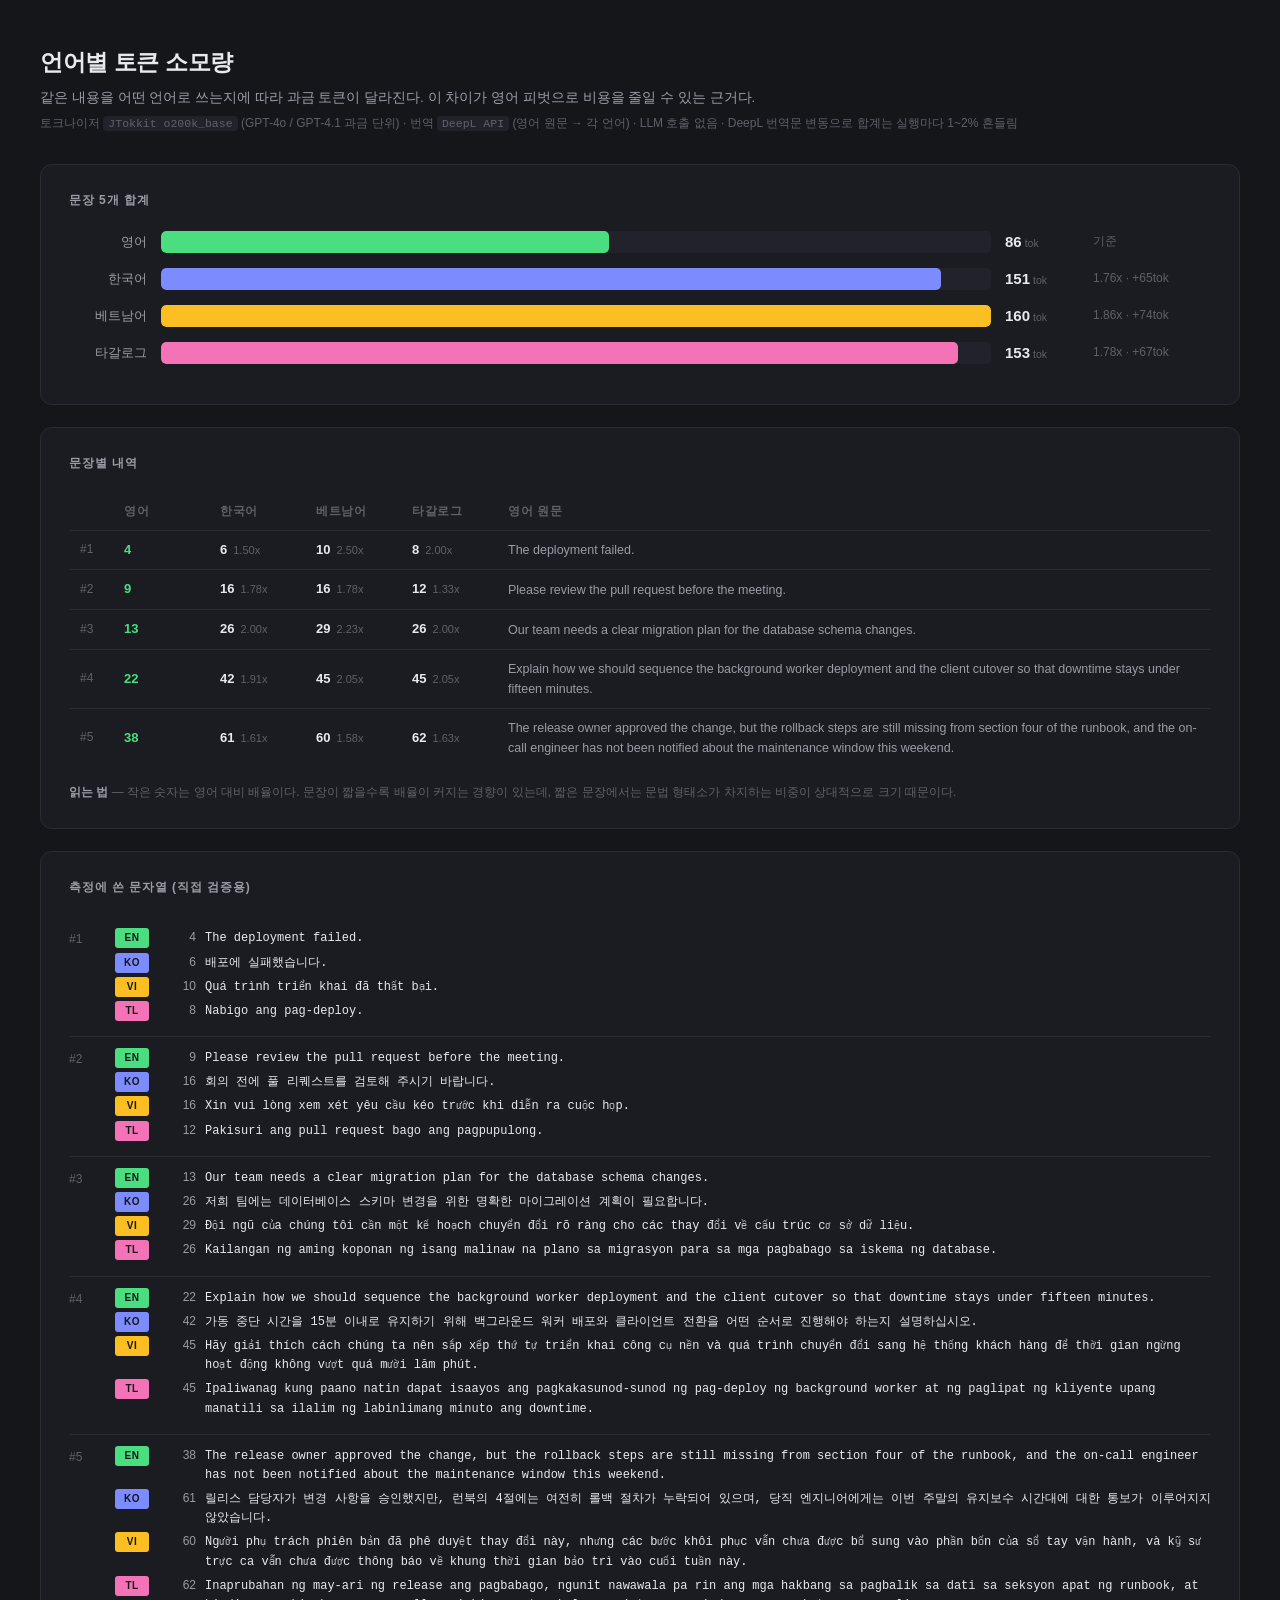
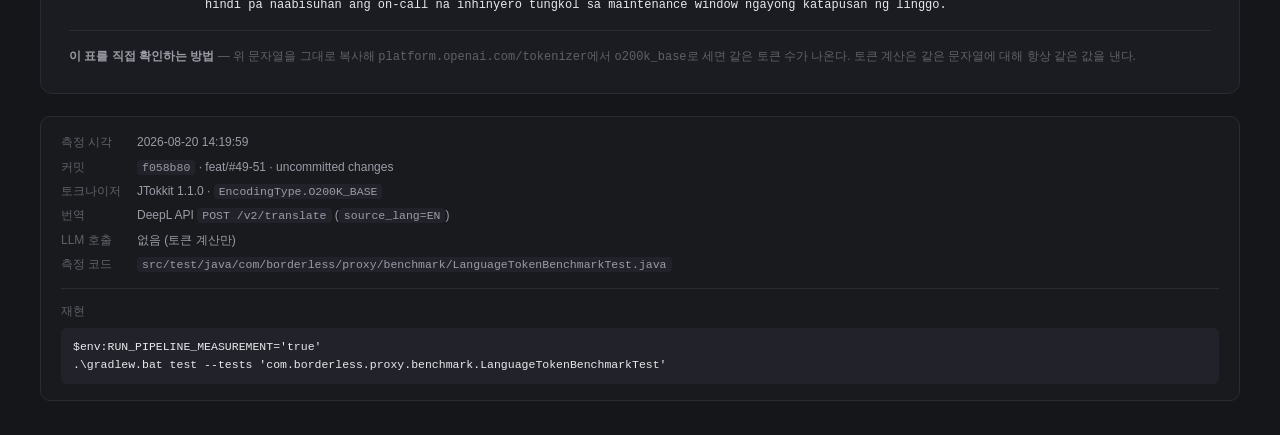
==== docs/benchmark-language-tokens.html @ 8ceefb08 "test: 언어별 토큰 소모량 벤치마크 추가 이 서비스의 전제('비영어는 토큰이 더 든다')를 실측으로 검증한다. 발표 자료에 쓸 수치의 근거가 필요했다.  - 영어 원문 5개(짧" ====
<!DOCTYPE html>
<html lang="ko">
<head>
<meta charset="utf-8">
<title>언어별 토큰 소모량 벤치마크</title>
<style>
  :root {
    --bg:#15161a; --panel:#1b1c21; --line:#2a2c33;
    --t1:#e8e9ed; --t2:#9a9ca6; --t3:#5f6169;
    --en:#4ade80; --ko:#7c8cff; --vi:#fbbf24; --tl:#f472b6;
  }
  * { box-sizing:border-box; }
  body {
    margin:0; padding:44px 40px; background:var(--bg); color:var(--t1);
    font-family:-apple-system,"Segoe UI",Roboto,"Malgun Gothic",sans-serif;
    font-size:14px; line-height:1.6;
  }
  h1 { font-size:23px; margin:0 0 6px; letter-spacing:-.4px; }
  .lede { color:var(--t2); font-size:13.5px; margin:0 0 6px; max-width:760px; }
  .meta { color:var(--t3); font-size:12px; margin:0 0 30px; }
  .meta code { background:#22232a; padding:1px 5px; border-radius:4px; font-size:11.5px; }
  .panel {
    background:var(--panel); border:1px solid var(--line);
    border-radius:12px; padding:26px 28px; margin-bottom:22px;
  }
  .ph { font-size:12px; font-weight:600; color:var(--t2);
        text-transform:uppercase; letter-spacing:.9px; margin:0 0 20px; }
  .brow { display:grid; grid-template-columns:78px 1fr 74px 118px;
          align-items:center; gap:14px; margin-bottom:13px; }
  .bl { font-size:13px; color:var(--t2); text-align:right; }
  .btrack { height:22px; background:#22232a; border-radius:5px; overflow:hidden; }
  .bfill { display:block; height:100%; border-radius:5px; }
  .bfill.en { background:var(--en); } .bfill.ko { background:var(--ko); }
  .bfill.vi { background:var(--vi); } .bfill.tl { background:var(--tl); }
  .bv { font-size:15px; font-weight:650; font-variant-numeric:tabular-nums; }
  .bu { font-size:10.5px; color:var(--t3); margin-left:3px; font-weight:400; }
  .bn { font-size:12px; color:var(--t3); font-variant-numeric:tabular-nums; }
  table { width:100%; border-collapse:collapse; font-size:13px; }
  th, td { padding:9px 11px; border-bottom:1px solid var(--line); text-align:left; }
  th { font-size:11.5px; color:var(--t3); text-transform:uppercase;
       letter-spacing:.7px; font-weight:600; }
  td.n { color:var(--t3); font-size:12px; width:44px; }
  td.num { font-variant-numeric:tabular-nums; font-weight:600; width:96px; }
  td.num.en { color:var(--en); }
  td.num .r { color:var(--t3); font-size:11px; font-weight:400; margin-left:6px; }
  td.src { color:var(--t2); font-size:12.5px; }
  tr:last-child td { border-bottom:none; }
  .note { color:var(--t3); font-size:12px; margin:16px 0 0; }
  .note b { color:var(--t2); font-weight:600; }

  /* 검증 블록 — 측정에 쓴 문자열 원본 */
  .vrow { display:grid; grid-template-columns:36px 1fr; gap:10px;
          padding:11px 0; border-bottom:1px solid var(--line); }
  .vrow:last-child { border-bottom:none; }
  .vn { color:var(--t3); font-size:12px; padding-top:2px; }
  .vline { display:grid; grid-template-columns:34px 38px 1fr;
           gap:9px; align-items:baseline; margin-bottom:4px; }
  .vlang { font-size:10px; font-weight:700; letter-spacing:.5px;
           padding:2px 0; text-align:center; border-radius:3px; color:#15161a; }
  .vlang.en { background:var(--en); } .vlang.ko { background:var(--ko); }
  .vlang.vi { background:var(--vi); } .vlang.tl { background:var(--tl); }
  .vtok { font-size:12px; font-variant-numeric:tabular-nums;
          color:var(--t2); text-align:right; }
  .vline code { font-size:12px; color:var(--t1); font-family:
          ui-monospace,"Cascadia Mono",Consolas,monospace; word-break:break-word; }

  /* 출처 — 캡처 이미지 안에 남아야 증빙이 된다 */
  .prov { border:1px solid var(--line); border-radius:10px;
          padding:16px 20px; background:#191a1e; }
  .prov dl { display:grid; grid-template-columns:auto 1fr;
             gap:5px 16px; margin:0; font-size:12px; }
  .prov dt { color:var(--t3); }
  .prov dd { margin:0; color:var(--t2); font-variant-numeric:tabular-nums; }
  .prov code { background:#22232a; padding:1px 5px; border-radius:4px; font-size:11.5px; }
  .prov .repro { margin:14px 0 0; padding-top:13px; border-top:1px solid var(--line); }
  .prov .repro pre { margin:6px 0 0; padding:10px 12px; background:#22232a;
           border-radius:6px; font-size:11.5px; color:var(--t1); overflow-x:auto; }
</style>
</head>
<body>
  <h1>언어별 토큰 소모량</h1>
  <p class="lede">
    같은 내용을 어떤 언어로 쓰는지에 따라 과금 토큰이 달라진다.
    이 차이가 영어 피벗으로 비용을 줄일 수 있는 근거다.
  </p>
  <p class="meta">
    토크나이저 <code>JTokkit o200k_base</code> (GPT-4o / GPT-4.1 과금 단위) ·
    번역 <code>DeepL API</code> (영어 원문 → 각 언어) ·
    LLM 호출 없음 · DeepL 번역문 변동으로 합계는 실행마다 1~2% 흔들림
  </p>

  <div class="panel">
    <p class="ph">문장 5개 합계</p>
    <div class="brow">
  <span class="bl">영어</span>
  <span class="btrack"><i class="bfill en" style="width:54%"></i></span>
  <span class="bv">86<span class="bu">tok</span></span>
  <span class="bn">기준</span>
</div>
<div class="brow">
  <span class="bl">한국어</span>
  <span class="btrack"><i class="bfill ko" style="width:94%"></i></span>
  <span class="bv">151<span class="bu">tok</span></span>
  <span class="bn">1.76x · +65tok</span>
</div>
<div class="brow">
  <span class="bl">베트남어</span>
  <span class="btrack"><i class="bfill vi" style="width:100%"></i></span>
  <span class="bv">160<span class="bu">tok</span></span>
  <span class="bn">1.86x · +74tok</span>
</div>
<div class="brow">
  <span class="bl">타갈로그</span>
  <span class="btrack"><i class="bfill tl" style="width:96%"></i></span>
  <span class="bv">153<span class="bu">tok</span></span>
  <span class="bn">1.78x · +67tok</span>
</div>

  </div>

  <div class="panel">
    <p class="ph">문장별 내역</p>
    <table>
      <thead><tr><th></th><th>영어</th><th>한국어</th><th>베트남어</th><th>타갈로그</th><th>영어 원문</th></tr></thead>
      <tbody><tr><td class="n">#1</td><td class="num en">4</td><td class="num">6<span class="r">1.50x</span></td><td class="num">10<span class="r">2.50x</span></td><td class="num">8<span class="r">2.00x</span></td><td class="src">The deployment failed.</td></tr><tr><td class="n">#2</td><td class="num en">9</td><td class="num">16<span class="r">1.78x</span></td><td class="num">16<span class="r">1.78x</span></td><td class="num">12<span class="r">1.33x</span></td><td class="src">Please review the pull request before the meeting.</td></tr><tr><td class="n">#3</td><td class="num en">13</td><td class="num">26<span class="r">2.00x</span></td><td class="num">29<span class="r">2.23x</span></td><td class="num">26<span class="r">2.00x</span></td><td class="src">Our team needs a clear migration plan for the database schema changes.</td></tr><tr><td class="n">#4</td><td class="num en">22</td><td class="num">42<span class="r">1.91x</span></td><td class="num">45<span class="r">2.05x</span></td><td class="num">45<span class="r">2.05x</span></td><td class="src">Explain how we should sequence the background worker deployment and the client cutover so that downtime stays under fifteen minutes.</td></tr><tr><td class="n">#5</td><td class="num en">38</td><td class="num">61<span class="r">1.61x</span></td><td class="num">60<span class="r">1.58x</span></td><td class="num">62<span class="r">1.63x</span></td><td class="src">The release owner approved the change, but the rollback steps are still missing from section four of the runbook, and the on-call engineer has not been notified about the maintenance window this weekend.</td></tr></tbody>
    </table>
    <p class="note">
      <b>읽는 법</b> — 작은 숫자는 영어 대비 배율이다.
      문장이 짧을수록 배율이 커지는 경향이 있는데, 짧은 문장에서는 문법 형태소가
      차지하는 비중이 상대적으로 크기 때문이다.
    </p>
  </div>

  <div class="panel">
    <p class="ph">측정에 쓴 문자열 (직접 검증용)</p>
    <div class="vrow"><div class="vn">#1</div><div><div class="vline"><span class="vlang en">EN</span><span class="vtok">4</span><code>The deployment failed.</code></div><div class="vline"><span class="vlang ko">KO</span><span class="vtok">6</span><code>배포에 실패했습니다.</code></div><div class="vline"><span class="vlang vi">VI</span><span class="vtok">10</span><code>Quá trình triển khai đã thất bại.</code></div><div class="vline"><span class="vlang tl">TL</span><span class="vtok">8</span><code>Nabigo ang pag-deploy.</code></div></div></div><div class="vrow"><div class="vn">#2</div><div><div class="vline"><span class="vlang en">EN</span><span class="vtok">9</span><code>Please review the pull request before the meeting.</code></div><div class="vline"><span class="vlang ko">KO</span><span class="vtok">16</span><code>회의 전에 풀 리퀘스트를 검토해 주시기 바랍니다.</code></div><div class="vline"><span class="vlang vi">VI</span><span class="vtok">16</span><code>Xin vui lòng xem xét yêu cầu kéo trước khi diễn ra cuộc họp.</code></div><div class="vline"><span class="vlang tl">TL</span><span class="vtok">12</span><code>Pakisuri ang pull request bago ang pagpupulong.</code></div></div></div><div class="vrow"><div class="vn">#3</div><div><div class="vline"><span class="vlang en">EN</span><span class="vtok">13</span><code>Our team needs a clear migration plan for the database schema changes.</code></div><div class="vline"><span class="vlang ko">KO</span><span class="vtok">26</span><code>저희 팀에는 데이터베이스 스키마 변경을 위한 명확한 마이그레이션 계획이 필요합니다.</code></div><div class="vline"><span class="vlang vi">VI</span><span class="vtok">29</span><code>Đội ngũ của chúng tôi cần một kế hoạch chuyển đổi rõ ràng cho các thay đổi về cấu trúc cơ sở dữ liệu.</code></div><div class="vline"><span class="vlang tl">TL</span><span class="vtok">26</span><code>Kailangan ng aming koponan ng isang malinaw na plano sa migrasyon para sa mga pagbabago sa iskema ng database.</code></div></div></div><div class="vrow"><div class="vn">#4</div><div><div class="vline"><span class="vlang en">EN</span><span class="vtok">22</span><code>Explain how we should sequence the background worker deployment and the client cutover so that downtime stays under fifteen minutes.</code></div><div class="vline"><span class="vlang ko">KO</span><span class="vtok">42</span><code>가동 중단 시간을 15분 이내로 유지하기 위해 백그라운드 워커 배포와 클라이언트 전환을 어떤 순서로 진행해야 하는지 설명하십시오.</code></div><div class="vline"><span class="vlang vi">VI</span><span class="vtok">45</span><code>Hãy giải thích cách chúng ta nên sắp xếp thứ tự triển khai công cụ nền và quá trình chuyển đổi sang hệ thống khách hàng để thời gian ngừng hoạt động không vượt quá mười lăm phút.</code></div><div class="vline"><span class="vlang tl">TL</span><span class="vtok">45</span><code>Ipaliwanag kung paano natin dapat isaayos ang pagkakasunod-sunod ng pag-deploy ng background worker at ng paglipat ng kliyente upang manatili sa ilalim ng labinlimang minuto ang downtime.</code></div></div></div><div class="vrow"><div class="vn">#5</div><div><div class="vline"><span class="vlang en">EN</span><span class="vtok">38</span><code>The release owner approved the change, but the rollback steps are still missing from section four of the runbook, and the on-call engineer has not been notified about the maintenance window this weekend.</code></div><div class="vline"><span class="vlang ko">KO</span><span class="vtok">61</span><code>릴리스 담당자가 변경 사항을 승인했지만, 런북의 4절에는 여전히 롤백 절차가 누락되어 있으며, 당직 엔지니어에게는 이번 주말의 유지보수 시간대에 대한 통보가 이루어지지 않았습니다.</code></div><div class="vline"><span class="vlang vi">VI</span><span class="vtok">60</span><code>Người phụ trách phiên bản đã phê duyệt thay đổi này, nhưng các bước khôi phục vẫn chưa được bổ sung vào phần bốn của sổ tay vận hành, và kỹ sư trực ca vẫn chưa được thông báo về khung thời gian bảo trì vào cuối tuần này.</code></div><div class="vline"><span class="vlang tl">TL</span><span class="vtok">62</span><code>Inaprubahan ng may-ari ng release ang pagbabago, ngunit nawawala pa rin ang mga hakbang sa pagbalik sa dati sa seksyon apat ng runbook, at hindi pa naabisuhan ang on-call na inhinyero tungkol sa maintenance window ngayong katapusan ng linggo.</code></div></div></div>
    <p class="note">
      <b>이 표를 직접 확인하는 방법</b> —
      위 문자열을 그대로 복사해 <code>platform.openai.com/tokenizer</code>에서
      <code>o200k_base</code>로 세면 같은 토큰 수가 나온다.
      토큰 계산은 같은 문자열에 대해 항상 같은 값을 낸다.
    </p>
  </div>

  <div class="prov">
    <dl>
      <dt>측정 시각</dt><dd>2026-08-20 14:19:59</dd>
      <dt>커밋</dt><dd><code>f058b80</code> · feat/#49-51 · uncommitted changes</dd>
      <dt>토크나이저</dt><dd>JTokkit 1.1.0 · <code>EncodingType.O200K_BASE</code></dd>
      <dt>번역</dt><dd>DeepL API <code>POST /v2/translate</code> (<code>source_lang=EN</code>)</dd>
      <dt>LLM 호출</dt><dd>없음 (토큰 계산만)</dd>
      <dt>측정 코드</dt>
      <dd><code>src/test/java/com/borderless/proxy/benchmark/LanguageTokenBenchmarkTest.java</code></dd>
    </dl>
    <div class="repro">
      <dl><dt>재현</dt><dd></dd></dl>
      <pre>$env:RUN_PIPELINE_MEASUREMENT='true'
.\gradlew.bat test --tests 'com.borderless.proxy.benchmark.LanguageTokenBenchmarkTest'</pre>
    </div>
  </div>
</body>
</html>
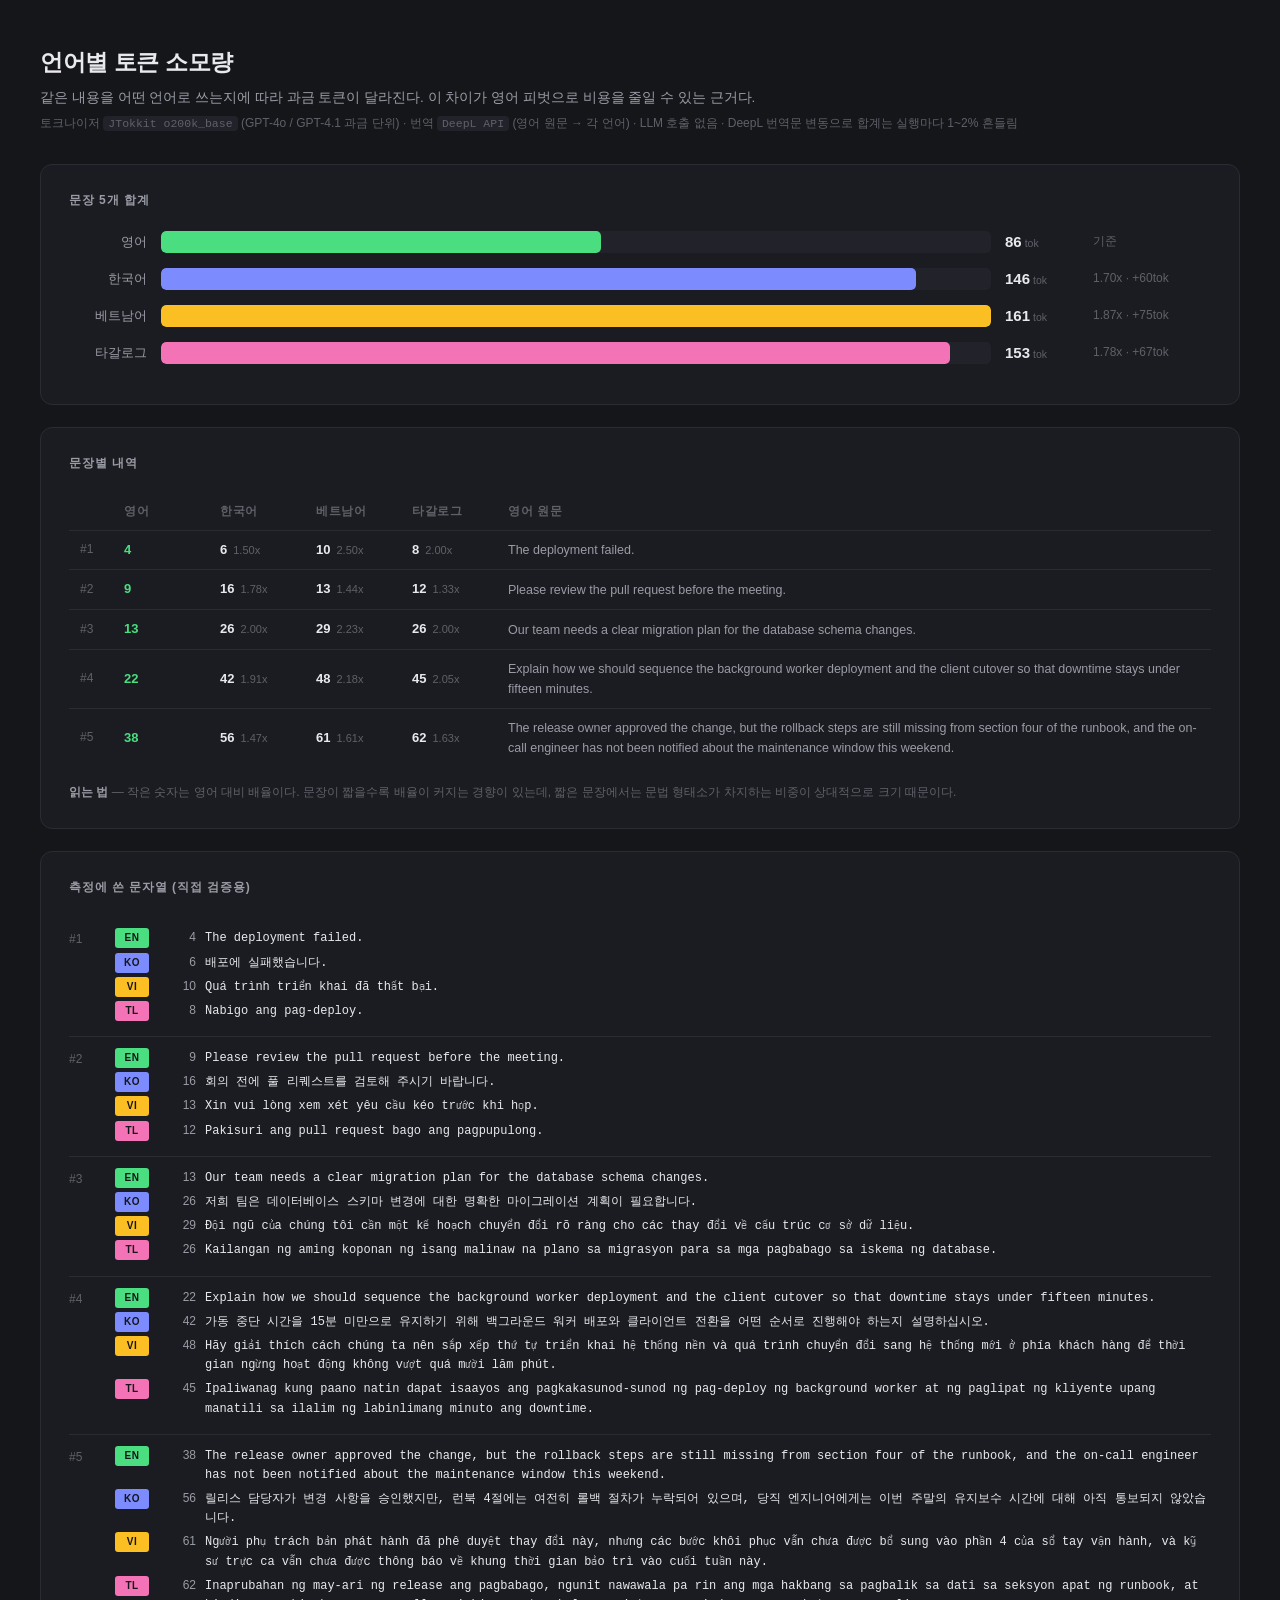
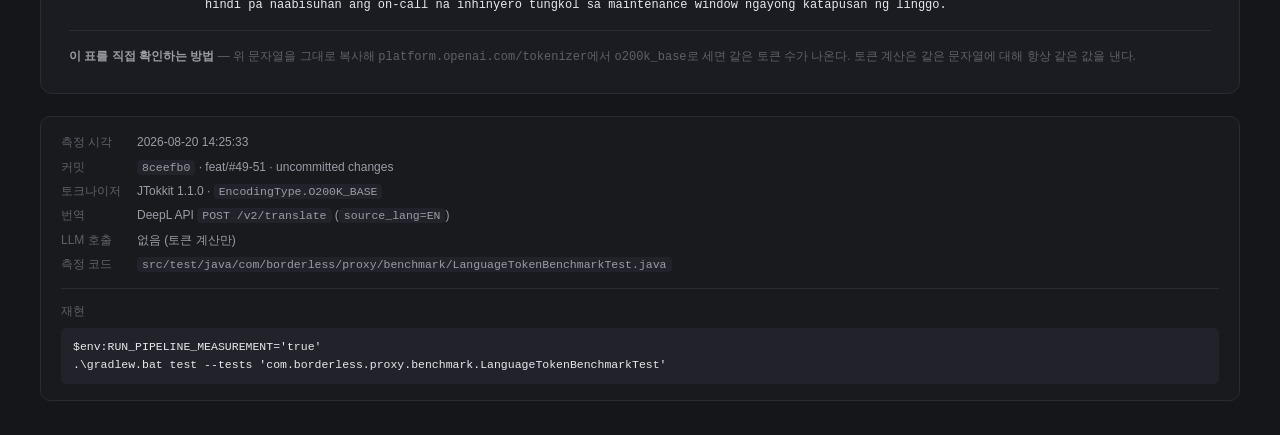
==== commit 5f9156fc: "test: 벤치마크에 원시 HTTP 교환 로그 추가 차트와 요약표는 프로젝트 코드가 만든 산출물이라, 숫자를 지어냈어도 똑같이 생긴다. 그 자체로는 실제 측정에서 나왔다는 증거가 " ====
--- a/docs/benchmark-language-tokens.html
+++ b/docs/benchmark-language-tokens.html
@@ -93,25 +93,25 @@
     <p class="ph">문장 5개 합계</p>
     <div class="brow">
   <span class="bl">영어</span>
-  <span class="btrack"><i class="bfill en" style="width:54%"></i></span>
+  <span class="btrack"><i class="bfill en" style="width:53%"></i></span>
   <span class="bv">86<span class="bu">tok</span></span>
   <span class="bn">기준</span>
 </div>
 <div class="brow">
   <span class="bl">한국어</span>
-  <span class="btrack"><i class="bfill ko" style="width:94%"></i></span>
-  <span class="bv">151<span class="bu">tok</span></span>
-  <span class="bn">1.76x · +65tok</span>
+  <span class="btrack"><i class="bfill ko" style="width:91%"></i></span>
+  <span class="bv">146<span class="bu">tok</span></span>
+  <span class="bn">1.70x · +60tok</span>
 </div>
 <div class="brow">
   <span class="bl">베트남어</span>
   <span class="btrack"><i class="bfill vi" style="width:100%"></i></span>
-  <span class="bv">160<span class="bu">tok</span></span>
-  <span class="bn">1.86x · +74tok</span>
+  <span class="bv">161<span class="bu">tok</span></span>
+  <span class="bn">1.87x · +75tok</span>
 </div>
 <div class="brow">
   <span class="bl">타갈로그</span>
-  <span class="btrack"><i class="bfill tl" style="width:96%"></i></span>
+  <span class="btrack"><i class="bfill tl" style="width:95%"></i></span>
   <span class="bv">153<span class="bu">tok</span></span>
   <span class="bn">1.78x · +67tok</span>
 </div>
@@ -122,7 +122,7 @@
     <p class="ph">문장별 내역</p>
     <table>
       <thead><tr><th></th><th>영어</th><th>한국어</th><th>베트남어</th><th>타갈로그</th><th>영어 원문</th></tr></thead>
-      <tbody><tr><td class="n">#1</td><td class="num en">4</td><td class="num">6<span class="r">1.50x</span></td><td class="num">10<span class="r">2.50x</span></td><td class="num">8<span class="r">2.00x</span></td><td class="src">The deployment failed.</td></tr><tr><td class="n">#2</td><td class="num en">9</td><td class="num">16<span class="r">1.78x</span></td><td class="num">16<span class="r">1.78x</span></td><td class="num">12<span class="r">1.33x</span></td><td class="src">Please review the pull request before the meeting.</td></tr><tr><td class="n">#3</td><td class="num en">13</td><td class="num">26<span class="r">2.00x</span></td><td class="num">29<span class="r">2.23x</span></td><td class="num">26<span class="r">2.00x</span></td><td class="src">Our team needs a clear migration plan for the database schema changes.</td></tr><tr><td class="n">#4</td><td class="num en">22</td><td class="num">42<span class="r">1.91x</span></td><td class="num">45<span class="r">2.05x</span></td><td class="num">45<span class="r">2.05x</span></td><td class="src">Explain how we should sequence the background worker deployment and the client cutover so that downtime stays under fifteen minutes.</td></tr><tr><td class="n">#5</td><td class="num en">38</td><td class="num">61<span class="r">1.61x</span></td><td class="num">60<span class="r">1.58x</span></td><td class="num">62<span class="r">1.63x</span></td><td class="src">The release owner approved the change, but the rollback steps are still missing from section four of the runbook, and the on-call engineer has not been notified about the maintenance window this weekend.</td></tr></tbody>
+      <tbody><tr><td class="n">#1</td><td class="num en">4</td><td class="num">6<span class="r">1.50x</span></td><td class="num">10<span class="r">2.50x</span></td><td class="num">8<span class="r">2.00x</span></td><td class="src">The deployment failed.</td></tr><tr><td class="n">#2</td><td class="num en">9</td><td class="num">16<span class="r">1.78x</span></td><td class="num">13<span class="r">1.44x</span></td><td class="num">12<span class="r">1.33x</span></td><td class="src">Please review the pull request before the meeting.</td></tr><tr><td class="n">#3</td><td class="num en">13</td><td class="num">26<span class="r">2.00x</span></td><td class="num">29<span class="r">2.23x</span></td><td class="num">26<span class="r">2.00x</span></td><td class="src">Our team needs a clear migration plan for the database schema changes.</td></tr><tr><td class="n">#4</td><td class="num en">22</td><td class="num">42<span class="r">1.91x</span></td><td class="num">48<span class="r">2.18x</span></td><td class="num">45<span class="r">2.05x</span></td><td class="src">Explain how we should sequence the background worker deployment and the client cutover so that downtime stays under fifteen minutes.</td></tr><tr><td class="n">#5</td><td class="num en">38</td><td class="num">56<span class="r">1.47x</span></td><td class="num">61<span class="r">1.61x</span></td><td class="num">62<span class="r">1.63x</span></td><td class="src">The release owner approved the change, but the rollback steps are still missing from section four of the runbook, and the on-call engineer has not been notified about the maintenance window this weekend.</td></tr></tbody>
     </table>
     <p class="note">
       <b>읽는 법</b> — 작은 숫자는 영어 대비 배율이다.
@@ -133,7 +133,7 @@
 
   <div class="panel">
     <p class="ph">측정에 쓴 문자열 (직접 검증용)</p>
-    <div class="vrow"><div class="vn">#1</div><div><div class="vline"><span class="vlang en">EN</span><span class="vtok">4</span><code>The deployment failed.</code></div><div class="vline"><span class="vlang ko">KO</span><span class="vtok">6</span><code>배포에 실패했습니다.</code></div><div class="vline"><span class="vlang vi">VI</span><span class="vtok">10</span><code>Quá trình triển khai đã thất bại.</code></div><div class="vline"><span class="vlang tl">TL</span><span class="vtok">8</span><code>Nabigo ang pag-deploy.</code></div></div></div><div class="vrow"><div class="vn">#2</div><div><div class="vline"><span class="vlang en">EN</span><span class="vtok">9</span><code>Please review the pull request before the meeting.</code></div><div class="vline"><span class="vlang ko">KO</span><span class="vtok">16</span><code>회의 전에 풀 리퀘스트를 검토해 주시기 바랍니다.</code></div><div class="vline"><span class="vlang vi">VI</span><span class="vtok">16</span><code>Xin vui lòng xem xét yêu cầu kéo trước khi diễn ra cuộc họp.</code></div><div class="vline"><span class="vlang tl">TL</span><span class="vtok">12</span><code>Pakisuri ang pull request bago ang pagpupulong.</code></div></div></div><div class="vrow"><div class="vn">#3</div><div><div class="vline"><span class="vlang en">EN</span><span class="vtok">13</span><code>Our team needs a clear migration plan for the database schema changes.</code></div><div class="vline"><span class="vlang ko">KO</span><span class="vtok">26</span><code>저희 팀에는 데이터베이스 스키마 변경을 위한 명확한 마이그레이션 계획이 필요합니다.</code></div><div class="vline"><span class="vlang vi">VI</span><span class="vtok">29</span><code>Đội ngũ của chúng tôi cần một kế hoạch chuyển đổi rõ ràng cho các thay đổi về cấu trúc cơ sở dữ liệu.</code></div><div class="vline"><span class="vlang tl">TL</span><span class="vtok">26</span><code>Kailangan ng aming koponan ng isang malinaw na plano sa migrasyon para sa mga pagbabago sa iskema ng database.</code></div></div></div><div class="vrow"><div class="vn">#4</div><div><div class="vline"><span class="vlang en">EN</span><span class="vtok">22</span><code>Explain how we should sequence the background worker deployment and the client cutover so that downtime stays under fifteen minutes.</code></div><div class="vline"><span class="vlang ko">KO</span><span class="vtok">42</span><code>가동 중단 시간을 15분 이내로 유지하기 위해 백그라운드 워커 배포와 클라이언트 전환을 어떤 순서로 진행해야 하는지 설명하십시오.</code></div><div class="vline"><span class="vlang vi">VI</span><span class="vtok">45</span><code>Hãy giải thích cách chúng ta nên sắp xếp thứ tự triển khai công cụ nền và quá trình chuyển đổi sang hệ thống khách hàng để thời gian ngừng hoạt động không vượt quá mười lăm phút.</code></div><div class="vline"><span class="vlang tl">TL</span><span class="vtok">45</span><code>Ipaliwanag kung paano natin dapat isaayos ang pagkakasunod-sunod ng pag-deploy ng background worker at ng paglipat ng kliyente upang manatili sa ilalim ng labinlimang minuto ang downtime.</code></div></div></div><div class="vrow"><div class="vn">#5</div><div><div class="vline"><span class="vlang en">EN</span><span class="vtok">38</span><code>The release owner approved the change, but the rollback steps are still missing from section four of the runbook, and the on-call engineer has not been notified about the maintenance window this weekend.</code></div><div class="vline"><span class="vlang ko">KO</span><span class="vtok">61</span><code>릴리스 담당자가 변경 사항을 승인했지만, 런북의 4절에는 여전히 롤백 절차가 누락되어 있으며, 당직 엔지니어에게는 이번 주말의 유지보수 시간대에 대한 통보가 이루어지지 않았습니다.</code></div><div class="vline"><span class="vlang vi">VI</span><span class="vtok">60</span><code>Người phụ trách phiên bản đã phê duyệt thay đổi này, nhưng các bước khôi phục vẫn chưa được bổ sung vào phần bốn của sổ tay vận hành, và kỹ sư trực ca vẫn chưa được thông báo về khung thời gian bảo trì vào cuối tuần này.</code></div><div class="vline"><span class="vlang tl">TL</span><span class="vtok">62</span><code>Inaprubahan ng may-ari ng release ang pagbabago, ngunit nawawala pa rin ang mga hakbang sa pagbalik sa dati sa seksyon apat ng runbook, at hindi pa naabisuhan ang on-call na inhinyero tungkol sa maintenance window ngayong katapusan ng linggo.</code></div></div></div>
+    <div class="vrow"><div class="vn">#1</div><div><div class="vline"><span class="vlang en">EN</span><span class="vtok">4</span><code>The deployment failed.</code></div><div class="vline"><span class="vlang ko">KO</span><span class="vtok">6</span><code>배포에 실패했습니다.</code></div><div class="vline"><span class="vlang vi">VI</span><span class="vtok">10</span><code>Quá trình triển khai đã thất bại.</code></div><div class="vline"><span class="vlang tl">TL</span><span class="vtok">8</span><code>Nabigo ang pag-deploy.</code></div></div></div><div class="vrow"><div class="vn">#2</div><div><div class="vline"><span class="vlang en">EN</span><span class="vtok">9</span><code>Please review the pull request before the meeting.</code></div><div class="vline"><span class="vlang ko">KO</span><span class="vtok">16</span><code>회의 전에 풀 리퀘스트를 검토해 주시기 바랍니다.</code></div><div class="vline"><span class="vlang vi">VI</span><span class="vtok">13</span><code>Xin vui lòng xem xét yêu cầu kéo trước khi họp.</code></div><div class="vline"><span class="vlang tl">TL</span><span class="vtok">12</span><code>Pakisuri ang pull request bago ang pagpupulong.</code></div></div></div><div class="vrow"><div class="vn">#3</div><div><div class="vline"><span class="vlang en">EN</span><span class="vtok">13</span><code>Our team needs a clear migration plan for the database schema changes.</code></div><div class="vline"><span class="vlang ko">KO</span><span class="vtok">26</span><code>저희 팀은 데이터베이스 스키마 변경에 대한 명확한 마이그레이션 계획이 필요합니다.</code></div><div class="vline"><span class="vlang vi">VI</span><span class="vtok">29</span><code>Đội ngũ của chúng tôi cần một kế hoạch chuyển đổi rõ ràng cho các thay đổi về cấu trúc cơ sở dữ liệu.</code></div><div class="vline"><span class="vlang tl">TL</span><span class="vtok">26</span><code>Kailangan ng aming koponan ng isang malinaw na plano sa migrasyon para sa mga pagbabago sa iskema ng database.</code></div></div></div><div class="vrow"><div class="vn">#4</div><div><div class="vline"><span class="vlang en">EN</span><span class="vtok">22</span><code>Explain how we should sequence the background worker deployment and the client cutover so that downtime stays under fifteen minutes.</code></div><div class="vline"><span class="vlang ko">KO</span><span class="vtok">42</span><code>가동 중단 시간을 15분 미만으로 유지하기 위해 백그라운드 워커 배포와 클라이언트 전환을 어떤 순서로 진행해야 하는지 설명하십시오.</code></div><div class="vline"><span class="vlang vi">VI</span><span class="vtok">48</span><code>Hãy giải thích cách chúng ta nên sắp xếp thứ tự triển khai hệ thống nền và quá trình chuyển đổi sang hệ thống mới ở phía khách hàng để thời gian ngừng hoạt động không vượt quá mười lăm phút.</code></div><div class="vline"><span class="vlang tl">TL</span><span class="vtok">45</span><code>Ipaliwanag kung paano natin dapat isaayos ang pagkakasunod-sunod ng pag-deploy ng background worker at ng paglipat ng kliyente upang manatili sa ilalim ng labinlimang minuto ang downtime.</code></div></div></div><div class="vrow"><div class="vn">#5</div><div><div class="vline"><span class="vlang en">EN</span><span class="vtok">38</span><code>The release owner approved the change, but the rollback steps are still missing from section four of the runbook, and the on-call engineer has not been notified about the maintenance window this weekend.</code></div><div class="vline"><span class="vlang ko">KO</span><span class="vtok">56</span><code>릴리스 담당자가 변경 사항을 승인했지만, 런북 4절에는 여전히 롤백 절차가 누락되어 있으며, 당직 엔지니어에게는 이번 주말의 유지보수 시간에 대해 아직 통보되지 않았습니다.</code></div><div class="vline"><span class="vlang vi">VI</span><span class="vtok">61</span><code>Người phụ trách bản phát hành đã phê duyệt thay đổi này, nhưng các bước khôi phục vẫn chưa được bổ sung vào phần 4 của sổ tay vận hành, và kỹ sư trực ca vẫn chưa được thông báo về khung thời gian bảo trì vào cuối tuần này.</code></div><div class="vline"><span class="vlang tl">TL</span><span class="vtok">62</span><code>Inaprubahan ng may-ari ng release ang pagbabago, ngunit nawawala pa rin ang mga hakbang sa pagbalik sa dati sa seksyon apat ng runbook, at hindi pa naabisuhan ang on-call na inhinyero tungkol sa maintenance window ngayong katapusan ng linggo.</code></div></div></div>
     <p class="note">
       <b>이 표를 직접 확인하는 방법</b> —
       위 문자열을 그대로 복사해 <code>platform.openai.com/tokenizer</code>에서
@@ -144,8 +144,8 @@
 
   <div class="prov">
     <dl>
-      <dt>측정 시각</dt><dd>2026-08-20 14:19:59</dd>
-      <dt>커밋</dt><dd><code>f058b80</code> · feat/#49-51 · uncommitted changes</dd>
+      <dt>측정 시각</dt><dd>2026-08-20 14:25:33</dd>
+      <dt>커밋</dt><dd><code>8ceefb0</code> · feat/#49-51 · uncommitted changes</dd>
       <dt>토크나이저</dt><dd>JTokkit 1.1.0 · <code>EncodingType.O200K_BASE</code></dd>
       <dt>번역</dt><dd>DeepL API <code>POST /v2/translate</code> (<code>source_lang=EN</code>)</dd>
       <dt>LLM 호출</dt><dd>없음 (토큰 계산만)</dd>
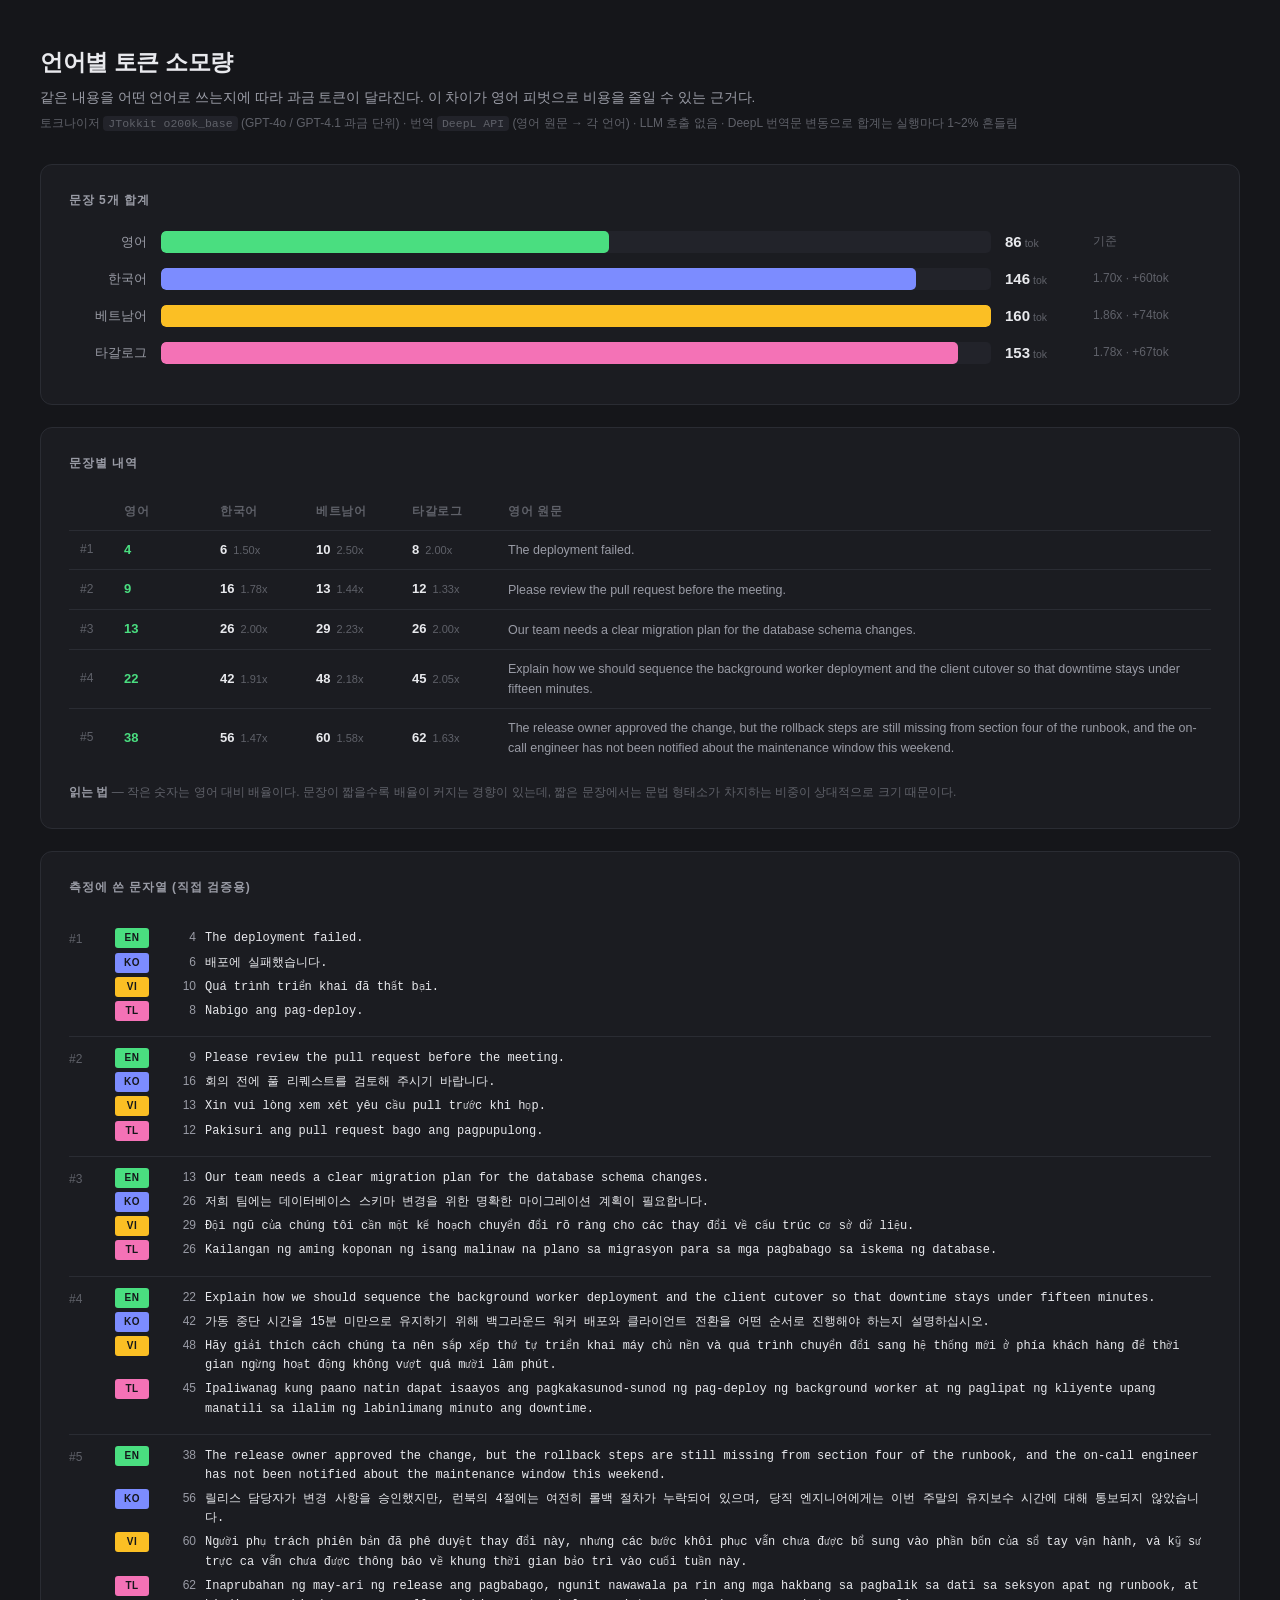
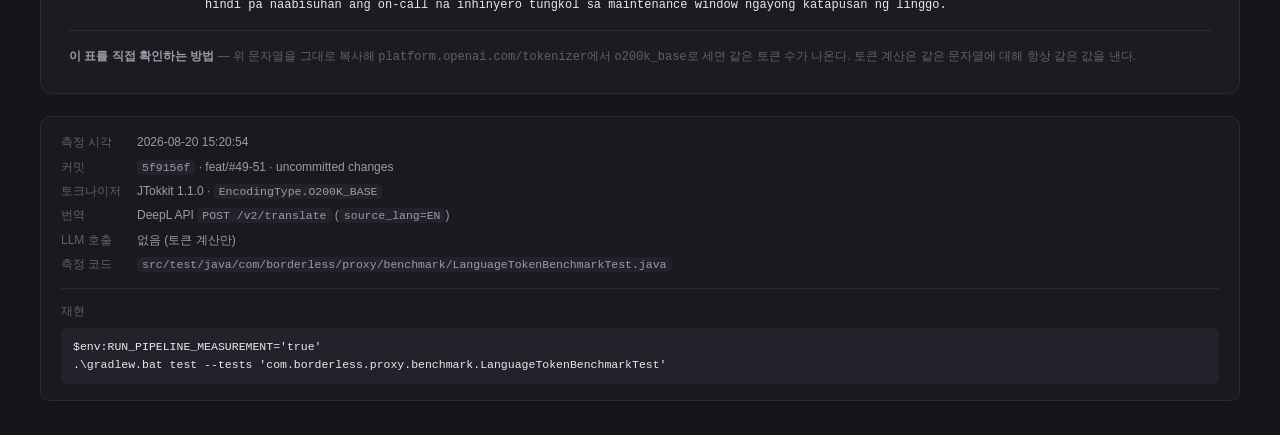
==== commit 9a100a28: "ci: 벤치마크 CI 워크플로·Gradle 태스크·발표 자료 추가 - .github/workflows/benchmark.yml: 언어별 토큰 벤치마크 CI 워크플로 - build." ====
--- a/docs/benchmark-language-tokens.html
+++ b/docs/benchmark-language-tokens.html
@@ -93,7 +93,7 @@
     <p class="ph">문장 5개 합계</p>
     <div class="brow">
   <span class="bl">영어</span>
-  <span class="btrack"><i class="bfill en" style="width:53%"></i></span>
+  <span class="btrack"><i class="bfill en" style="width:54%"></i></span>
   <span class="bv">86<span class="bu">tok</span></span>
   <span class="bn">기준</span>
 </div>
@@ -106,12 +106,12 @@
 <div class="brow">
   <span class="bl">베트남어</span>
   <span class="btrack"><i class="bfill vi" style="width:100%"></i></span>
-  <span class="bv">161<span class="bu">tok</span></span>
-  <span class="bn">1.87x · +75tok</span>
+  <span class="bv">160<span class="bu">tok</span></span>
+  <span class="bn">1.86x · +74tok</span>
 </div>
 <div class="brow">
   <span class="bl">타갈로그</span>
-  <span class="btrack"><i class="bfill tl" style="width:95%"></i></span>
+  <span class="btrack"><i class="bfill tl" style="width:96%"></i></span>
   <span class="bv">153<span class="bu">tok</span></span>
   <span class="bn">1.78x · +67tok</span>
 </div>
@@ -122,7 +122,7 @@
     <p class="ph">문장별 내역</p>
     <table>
       <thead><tr><th></th><th>영어</th><th>한국어</th><th>베트남어</th><th>타갈로그</th><th>영어 원문</th></tr></thead>
-      <tbody><tr><td class="n">#1</td><td class="num en">4</td><td class="num">6<span class="r">1.50x</span></td><td class="num">10<span class="r">2.50x</span></td><td class="num">8<span class="r">2.00x</span></td><td class="src">The deployment failed.</td></tr><tr><td class="n">#2</td><td class="num en">9</td><td class="num">16<span class="r">1.78x</span></td><td class="num">13<span class="r">1.44x</span></td><td class="num">12<span class="r">1.33x</span></td><td class="src">Please review the pull request before the meeting.</td></tr><tr><td class="n">#3</td><td class="num en">13</td><td class="num">26<span class="r">2.00x</span></td><td class="num">29<span class="r">2.23x</span></td><td class="num">26<span class="r">2.00x</span></td><td class="src">Our team needs a clear migration plan for the database schema changes.</td></tr><tr><td class="n">#4</td><td class="num en">22</td><td class="num">42<span class="r">1.91x</span></td><td class="num">48<span class="r">2.18x</span></td><td class="num">45<span class="r">2.05x</span></td><td class="src">Explain how we should sequence the background worker deployment and the client cutover so that downtime stays under fifteen minutes.</td></tr><tr><td class="n">#5</td><td class="num en">38</td><td class="num">56<span class="r">1.47x</span></td><td class="num">61<span class="r">1.61x</span></td><td class="num">62<span class="r">1.63x</span></td><td class="src">The release owner approved the change, but the rollback steps are still missing from section four of the runbook, and the on-call engineer has not been notified about the maintenance window this weekend.</td></tr></tbody>
+      <tbody><tr><td class="n">#1</td><td class="num en">4</td><td class="num">6<span class="r">1.50x</span></td><td class="num">10<span class="r">2.50x</span></td><td class="num">8<span class="r">2.00x</span></td><td class="src">The deployment failed.</td></tr><tr><td class="n">#2</td><td class="num en">9</td><td class="num">16<span class="r">1.78x</span></td><td class="num">13<span class="r">1.44x</span></td><td class="num">12<span class="r">1.33x</span></td><td class="src">Please review the pull request before the meeting.</td></tr><tr><td class="n">#3</td><td class="num en">13</td><td class="num">26<span class="r">2.00x</span></td><td class="num">29<span class="r">2.23x</span></td><td class="num">26<span class="r">2.00x</span></td><td class="src">Our team needs a clear migration plan for the database schema changes.</td></tr><tr><td class="n">#4</td><td class="num en">22</td><td class="num">42<span class="r">1.91x</span></td><td class="num">48<span class="r">2.18x</span></td><td class="num">45<span class="r">2.05x</span></td><td class="src">Explain how we should sequence the background worker deployment and the client cutover so that downtime stays under fifteen minutes.</td></tr><tr><td class="n">#5</td><td class="num en">38</td><td class="num">56<span class="r">1.47x</span></td><td class="num">60<span class="r">1.58x</span></td><td class="num">62<span class="r">1.63x</span></td><td class="src">The release owner approved the change, but the rollback steps are still missing from section four of the runbook, and the on-call engineer has not been notified about the maintenance window this weekend.</td></tr></tbody>
     </table>
     <p class="note">
       <b>읽는 법</b> — 작은 숫자는 영어 대비 배율이다.
@@ -133,7 +133,7 @@
 
   <div class="panel">
     <p class="ph">측정에 쓴 문자열 (직접 검증용)</p>
-    <div class="vrow"><div class="vn">#1</div><div><div class="vline"><span class="vlang en">EN</span><span class="vtok">4</span><code>The deployment failed.</code></div><div class="vline"><span class="vlang ko">KO</span><span class="vtok">6</span><code>배포에 실패했습니다.</code></div><div class="vline"><span class="vlang vi">VI</span><span class="vtok">10</span><code>Quá trình triển khai đã thất bại.</code></div><div class="vline"><span class="vlang tl">TL</span><span class="vtok">8</span><code>Nabigo ang pag-deploy.</code></div></div></div><div class="vrow"><div class="vn">#2</div><div><div class="vline"><span class="vlang en">EN</span><span class="vtok">9</span><code>Please review the pull request before the meeting.</code></div><div class="vline"><span class="vlang ko">KO</span><span class="vtok">16</span><code>회의 전에 풀 리퀘스트를 검토해 주시기 바랍니다.</code></div><div class="vline"><span class="vlang vi">VI</span><span class="vtok">13</span><code>Xin vui lòng xem xét yêu cầu kéo trước khi họp.</code></div><div class="vline"><span class="vlang tl">TL</span><span class="vtok">12</span><code>Pakisuri ang pull request bago ang pagpupulong.</code></div></div></div><div class="vrow"><div class="vn">#3</div><div><div class="vline"><span class="vlang en">EN</span><span class="vtok">13</span><code>Our team needs a clear migration plan for the database schema changes.</code></div><div class="vline"><span class="vlang ko">KO</span><span class="vtok">26</span><code>저희 팀은 데이터베이스 스키마 변경에 대한 명확한 마이그레이션 계획이 필요합니다.</code></div><div class="vline"><span class="vlang vi">VI</span><span class="vtok">29</span><code>Đội ngũ của chúng tôi cần một kế hoạch chuyển đổi rõ ràng cho các thay đổi về cấu trúc cơ sở dữ liệu.</code></div><div class="vline"><span class="vlang tl">TL</span><span class="vtok">26</span><code>Kailangan ng aming koponan ng isang malinaw na plano sa migrasyon para sa mga pagbabago sa iskema ng database.</code></div></div></div><div class="vrow"><div class="vn">#4</div><div><div class="vline"><span class="vlang en">EN</span><span class="vtok">22</span><code>Explain how we should sequence the background worker deployment and the client cutover so that downtime stays under fifteen minutes.</code></div><div class="vline"><span class="vlang ko">KO</span><span class="vtok">42</span><code>가동 중단 시간을 15분 미만으로 유지하기 위해 백그라운드 워커 배포와 클라이언트 전환을 어떤 순서로 진행해야 하는지 설명하십시오.</code></div><div class="vline"><span class="vlang vi">VI</span><span class="vtok">48</span><code>Hãy giải thích cách chúng ta nên sắp xếp thứ tự triển khai hệ thống nền và quá trình chuyển đổi sang hệ thống mới ở phía khách hàng để thời gian ngừng hoạt động không vượt quá mười lăm phút.</code></div><div class="vline"><span class="vlang tl">TL</span><span class="vtok">45</span><code>Ipaliwanag kung paano natin dapat isaayos ang pagkakasunod-sunod ng pag-deploy ng background worker at ng paglipat ng kliyente upang manatili sa ilalim ng labinlimang minuto ang downtime.</code></div></div></div><div class="vrow"><div class="vn">#5</div><div><div class="vline"><span class="vlang en">EN</span><span class="vtok">38</span><code>The release owner approved the change, but the rollback steps are still missing from section four of the runbook, and the on-call engineer has not been notified about the maintenance window this weekend.</code></div><div class="vline"><span class="vlang ko">KO</span><span class="vtok">56</span><code>릴리스 담당자가 변경 사항을 승인했지만, 런북 4절에는 여전히 롤백 절차가 누락되어 있으며, 당직 엔지니어에게는 이번 주말의 유지보수 시간에 대해 아직 통보되지 않았습니다.</code></div><div class="vline"><span class="vlang vi">VI</span><span class="vtok">61</span><code>Người phụ trách bản phát hành đã phê duyệt thay đổi này, nhưng các bước khôi phục vẫn chưa được bổ sung vào phần 4 của sổ tay vận hành, và kỹ sư trực ca vẫn chưa được thông báo về khung thời gian bảo trì vào cuối tuần này.</code></div><div class="vline"><span class="vlang tl">TL</span><span class="vtok">62</span><code>Inaprubahan ng may-ari ng release ang pagbabago, ngunit nawawala pa rin ang mga hakbang sa pagbalik sa dati sa seksyon apat ng runbook, at hindi pa naabisuhan ang on-call na inhinyero tungkol sa maintenance window ngayong katapusan ng linggo.</code></div></div></div>
+    <div class="vrow"><div class="vn">#1</div><div><div class="vline"><span class="vlang en">EN</span><span class="vtok">4</span><code>The deployment failed.</code></div><div class="vline"><span class="vlang ko">KO</span><span class="vtok">6</span><code>배포에 실패했습니다.</code></div><div class="vline"><span class="vlang vi">VI</span><span class="vtok">10</span><code>Quá trình triển khai đã thất bại.</code></div><div class="vline"><span class="vlang tl">TL</span><span class="vtok">8</span><code>Nabigo ang pag-deploy.</code></div></div></div><div class="vrow"><div class="vn">#2</div><div><div class="vline"><span class="vlang en">EN</span><span class="vtok">9</span><code>Please review the pull request before the meeting.</code></div><div class="vline"><span class="vlang ko">KO</span><span class="vtok">16</span><code>회의 전에 풀 리퀘스트를 검토해 주시기 바랍니다.</code></div><div class="vline"><span class="vlang vi">VI</span><span class="vtok">13</span><code>Xin vui lòng xem xét yêu cầu pull trước khi họp.</code></div><div class="vline"><span class="vlang tl">TL</span><span class="vtok">12</span><code>Pakisuri ang pull request bago ang pagpupulong.</code></div></div></div><div class="vrow"><div class="vn">#3</div><div><div class="vline"><span class="vlang en">EN</span><span class="vtok">13</span><code>Our team needs a clear migration plan for the database schema changes.</code></div><div class="vline"><span class="vlang ko">KO</span><span class="vtok">26</span><code>저희 팀에는 데이터베이스 스키마 변경을 위한 명확한 마이그레이션 계획이 필요합니다.</code></div><div class="vline"><span class="vlang vi">VI</span><span class="vtok">29</span><code>Đội ngũ của chúng tôi cần một kế hoạch chuyển đổi rõ ràng cho các thay đổi về cấu trúc cơ sở dữ liệu.</code></div><div class="vline"><span class="vlang tl">TL</span><span class="vtok">26</span><code>Kailangan ng aming koponan ng isang malinaw na plano sa migrasyon para sa mga pagbabago sa iskema ng database.</code></div></div></div><div class="vrow"><div class="vn">#4</div><div><div class="vline"><span class="vlang en">EN</span><span class="vtok">22</span><code>Explain how we should sequence the background worker deployment and the client cutover so that downtime stays under fifteen minutes.</code></div><div class="vline"><span class="vlang ko">KO</span><span class="vtok">42</span><code>가동 중단 시간을 15분 미만으로 유지하기 위해 백그라운드 워커 배포와 클라이언트 전환을 어떤 순서로 진행해야 하는지 설명하십시오.</code></div><div class="vline"><span class="vlang vi">VI</span><span class="vtok">48</span><code>Hãy giải thích cách chúng ta nên sắp xếp thứ tự triển khai máy chủ nền và quá trình chuyển đổi sang hệ thống mới ở phía khách hàng để thời gian ngừng hoạt động không vượt quá mười lăm phút.</code></div><div class="vline"><span class="vlang tl">TL</span><span class="vtok">45</span><code>Ipaliwanag kung paano natin dapat isaayos ang pagkakasunod-sunod ng pag-deploy ng background worker at ng paglipat ng kliyente upang manatili sa ilalim ng labinlimang minuto ang downtime.</code></div></div></div><div class="vrow"><div class="vn">#5</div><div><div class="vline"><span class="vlang en">EN</span><span class="vtok">38</span><code>The release owner approved the change, but the rollback steps are still missing from section four of the runbook, and the on-call engineer has not been notified about the maintenance window this weekend.</code></div><div class="vline"><span class="vlang ko">KO</span><span class="vtok">56</span><code>릴리스 담당자가 변경 사항을 승인했지만, 런북의 4절에는 여전히 롤백 절차가 누락되어 있으며, 당직 엔지니어에게는 이번 주말의 유지보수 시간에 대해 통보되지 않았습니다.</code></div><div class="vline"><span class="vlang vi">VI</span><span class="vtok">60</span><code>Người phụ trách phiên bản đã phê duyệt thay đổi này, nhưng các bước khôi phục vẫn chưa được bổ sung vào phần bốn của sổ tay vận hành, và kỹ sư trực ca vẫn chưa được thông báo về khung thời gian bảo trì vào cuối tuần này.</code></div><div class="vline"><span class="vlang tl">TL</span><span class="vtok">62</span><code>Inaprubahan ng may-ari ng release ang pagbabago, ngunit nawawala pa rin ang mga hakbang sa pagbalik sa dati sa seksyon apat ng runbook, at hindi pa naabisuhan ang on-call na inhinyero tungkol sa maintenance window ngayong katapusan ng linggo.</code></div></div></div>
     <p class="note">
       <b>이 표를 직접 확인하는 방법</b> —
       위 문자열을 그대로 복사해 <code>platform.openai.com/tokenizer</code>에서
@@ -144,8 +144,8 @@
 
   <div class="prov">
     <dl>
-      <dt>측정 시각</dt><dd>2026-08-20 14:25:33</dd>
-      <dt>커밋</dt><dd><code>8ceefb0</code> · feat/#49-51 · uncommitted changes</dd>
+      <dt>측정 시각</dt><dd>2026-08-20 15:20:54</dd>
+      <dt>커밋</dt><dd><code>5f9156f</code> · feat/#49-51 · uncommitted changes</dd>
       <dt>토크나이저</dt><dd>JTokkit 1.1.0 · <code>EncodingType.O200K_BASE</code></dd>
       <dt>번역</dt><dd>DeepL API <code>POST /v2/translate</code> (<code>source_lang=EN</code>)</dd>
       <dt>LLM 호출</dt><dd>없음 (토큰 계산만)</dd>
